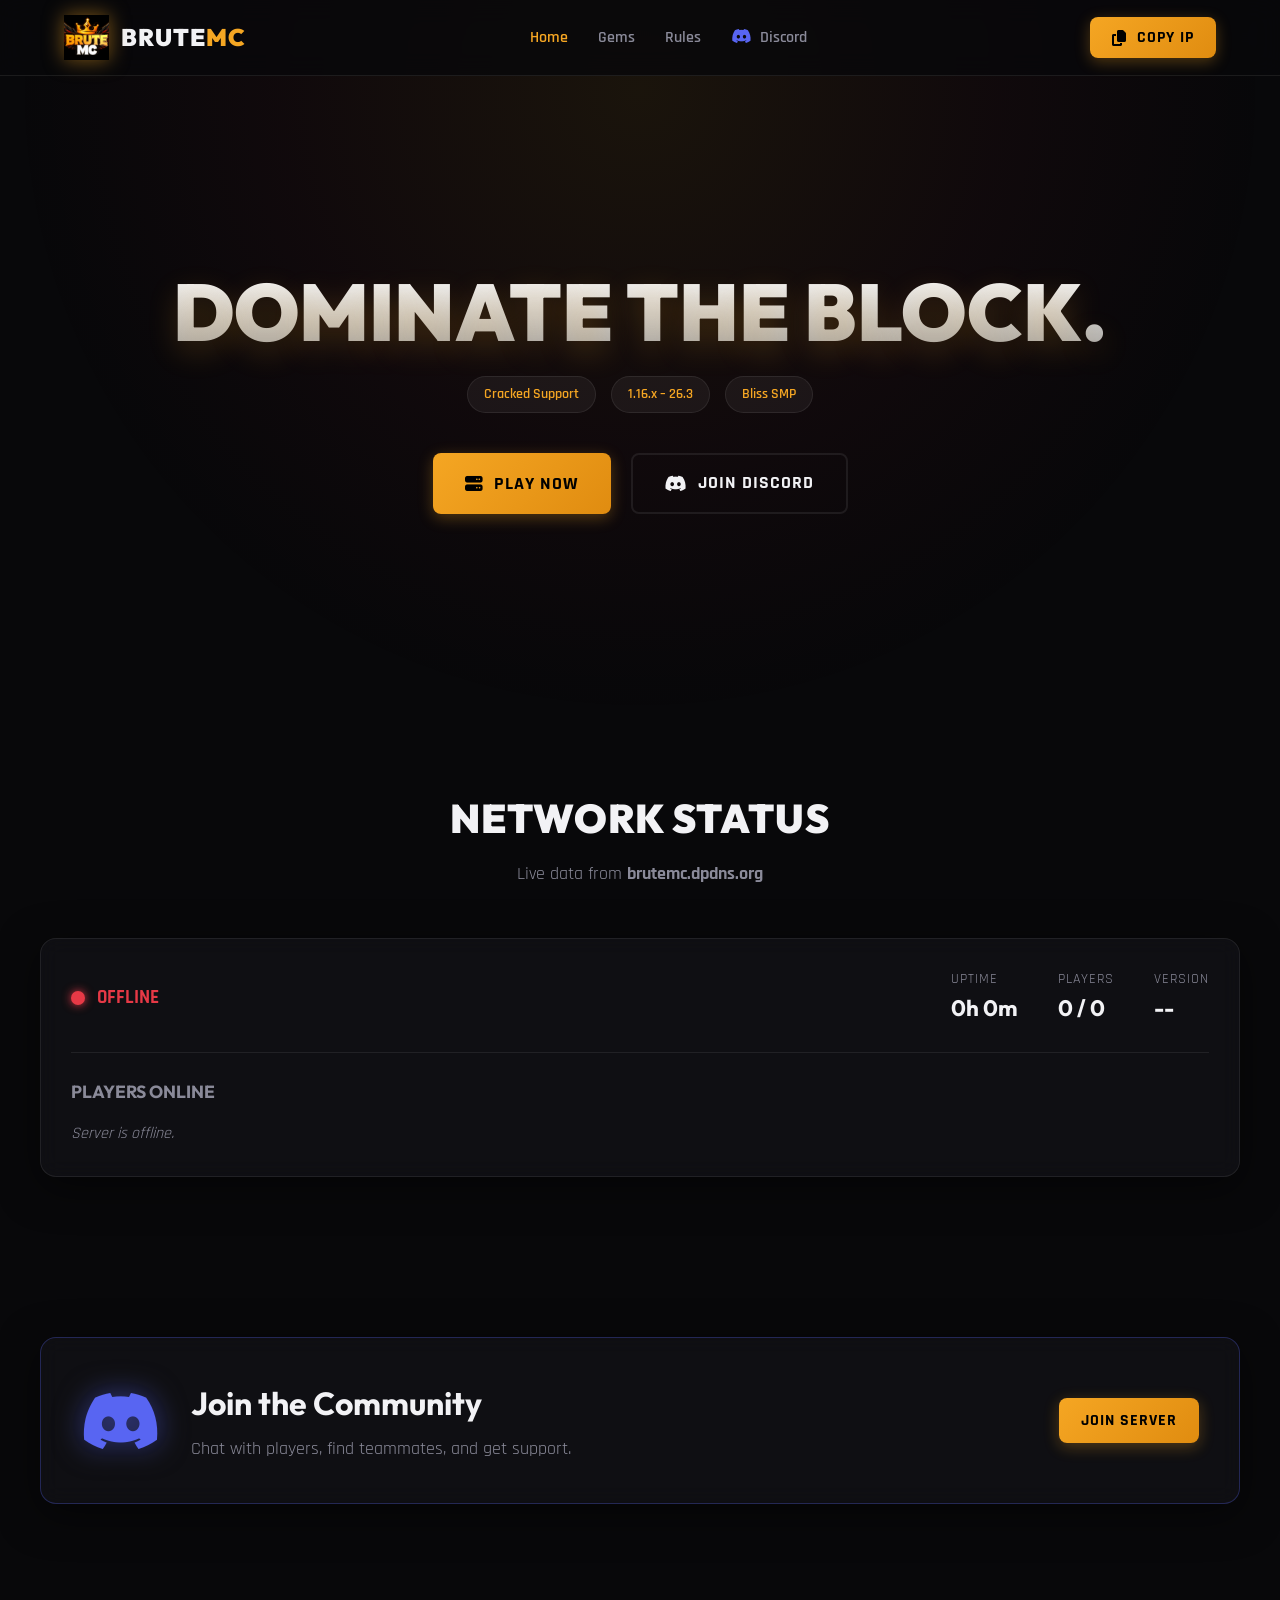
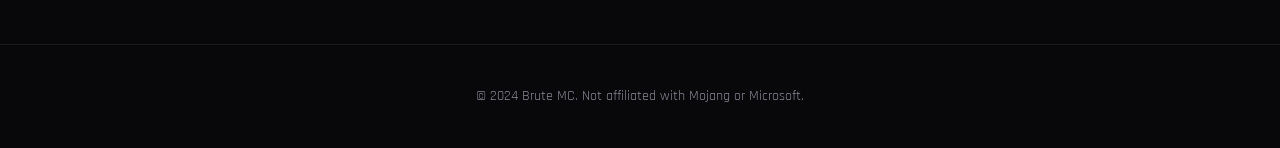
==== index.html @ 6ef45aeb "Add files via upload" ====
<!DOCTYPE html>
<html lang="en">
<head>
    <meta charset="UTF-8">
    <meta name="viewport" content="width=device-width, initial-scale=1.0">
    <title>Brute MC — Dominate the Block</title>
    <link rel="preconnect" href="https://fonts.googleapis.com">
    <link rel="preconnect" href="https://fonts.gstatic.com" crossorigin>
    <link href="https://fonts.googleapis.com/css2?family=Rajdhani:wght@400;500;600;700&family=Outfit:wght@400;700;900&display=swap" rel="stylesheet">
    <link rel="stylesheet" href="https://cdnjs.cloudflare.com/ajax/libs/font-awesome/6.4.0/css/all.min.css">
    <link rel="stylesheet" href="css/style.css">
</head>
<body>
    <!-- Ambient Background -->
    <div class="ambient-glow"></div>

    <!-- Navbar -->
    <nav class="navbar">
        <div class="nav-inner">
            <a href="index.html" class="brand">
                <!-- Place your GIF logo here -->
                <img src="assets/logo.gif" alt="Brute MC Logo" class="logo-gif">
                <span class="brand-text">BRUTE<span>MC</span></span>
            </a>
            <div class="nav-links">
                <a href="index.html" class="active">Home</a>
                <a href="gems.html">Gems</a>
                <a href="rules.html">Rules</a>
                <a href="https://discord.gg/Rszs4w3XYF" target="_blank" class="dc-link"><i class="fab fa-discord"></i> Discord</a>
            </div>
            <button class="btn btn-primary copy-ip-btn" data-ip="brutemc.dpdns.org">
                <i class="fas fa-copy"></i> Copy IP
            </button>
        </div>
    </nav>

    <!-- Hero Section -->
    <header class="hero">
        <div class="hero-content">
            <h1 class="hero-title">DOMINATE THE BLOCK.</h1>
            <div class="hero-badges">
                <span>Cracked Support</span>
                <span>1.16.x – 26.3</span>
                <span>Bliss SMP</span>
            </div>
            <div class="hero-cta">
                <button class="btn btn-large btn-primary copy-ip-btn" data-ip="brutemc.dpdns.org">
                    <i class="fas fa-server"></i> Play Now
                </button>
                <a href="https://discord.gg/Rszs4w3XYF" target="_blank" class="btn btn-large btn-secondary">
                    <i class="fab fa-discord"></i> Join Discord
                </a>
            </div>
        </div>
    </header>

    <!-- Network Status Section -->
    <section class="container section-padding reveal" id="status">
        <div class="section-header">
            <h2>Network Status</h2>
            <p>Live data from <strong>brutemc.dpdns.org</strong></p>
        </div>

        <div class="status-card glass-panel">
            <div class="status-top">
                <div class="status-indicator" id="server-status">
                    <span class="dot loading"></span>
                    <span class="status-text">Fetching...</span>
                </div>
                <div class="status-stats">
                    <div class="stat-item">
                        <span class="stat-label">Uptime</span>
                        <span class="stat-value" id="server-uptime">--h --m</span>
                    </div>
                    <div class="stat-item">
                        <span class="stat-label">Players</span>
                        <span class="stat-value"><span id="player-count">0</span> / <span id="player-max">100</span></span>
                    </div>
                    <div class="stat-item">
                        <span class="stat-label">Version</span>
                        <span class="stat-value" id="server-version">--</span>
                    </div>
                </div>
            </div>
            
            <div class="player-list-container">
                <h3>Players Online</h3>
                <div class="player-list" id="player-list">
                    <p class="empty-text">No players currently online.</p>
                </div>
            </div>
        </div>
    </section>

    <!-- Discord CTA -->
    <section class="container section-padding reveal">
        <div class="discord-card glass-panel">
            <i class="fab fa-discord dc-icon"></i>
            <div class="dc-text">
                <h2>Join the Community</h2>
                <p>Chat with players, find teammates, and get support.</p>
            </div>
            <a href="https://discord.gg/Rszs4w3XYF" target="_blank" class="btn btn-primary">Join Server</a>
        </div>
    </section>

    <!-- Footer -->
    <footer>
        <p>&copy; 2024 Brute MC. Not affiliated with Mojang or Microsoft.</p>
    </footer>

    <script src="js/script.js"></script>
</body>
</html>
---- css/style.css ----
:root {
    --bg: #08080a;
    --panel: rgba(20, 20, 25, 0.6);
    --panel-border: rgba(255, 255, 255, 0.08);
    --gold: #f5a623;
    --gold-hover: #ffca55;
    --red: #e63946;
    --text: #f2f2f5;
    --muted: #8a8a99;
    --green: #3ddc84;
}

* {
    margin: 0;
    padding: 0;
    box-sizing: border-box;
}

html {
    scroll-behavior: smooth;
}

body {
    font-family: 'Rajdhani', sans-serif;
    background-color: var(--bg);
    color: var(--text);
    overflow-x: hidden;
    line-height: 1.6;
}

/* Ambient Animated Background */
.ambient-glow {
    position: fixed;
    top: -20%;
    left: 50%;
    transform: translateX(-50%);
    width: 100vw;
    height: 100vh;
    background: radial-gradient(circle at 50% 30%, rgba(245, 166, 35, 0.08) 0%, rgba(230, 57, 70, 0.04) 40%, transparent 70%);
    z-index: -1;
    pointer-events: none;
    animation: pulseGlow 8s infinite alternate;
}

@keyframes pulseGlow {
    0% { opacity: 0.7; transform: translateX(-50%) scale(1); }
    100% { opacity: 1; transform: translateX(-50%) scale(1.05); }
}

/* Typography & Utilities */
h1, h2, h3 { font-family: 'Outfit', sans-serif; }
a { text-decoration: none; color: inherit; }
.container { max-width: 1200px; margin: 0 auto; padding: 0 24px; }
.section-padding { padding: 80px 0; }
.section-header { text-align: center; margin-bottom: 50px; }
.section-header h2 { font-size: 2.5rem; font-weight: 900; text-transform: uppercase; letter-spacing: 1px; }
.section-header p { color: var(--muted); font-size: 1.1rem; margin-top: 10px; }
.page-title { font-size: 3rem; font-weight: 900; color: var(--gold); text-transform: uppercase; }

/* Buttons */
.btn {
    display: inline-flex;
    align-items: center;
    justify-content: center;
    gap: 10px;
    padding: 10px 22px;
    font-family: 'Rajdhani', sans-serif;
    font-size: 1rem;
    font-weight: 700;
    border-radius: 8px;
    border: none;
    cursor: pointer;
    transition: all 0.3s cubic-bezier(0.25, 0.8, 0.25, 1);
    text-transform: uppercase;
    letter-spacing: 1px;
}

.btn-primary {
    background: linear-gradient(135deg, var(--gold), #e08c10);
    color: #000;
    box-shadow: 0 4px 15px rgba(245, 166, 35, 0.3);
}

.btn-primary:hover {
    transform: translateY(-2px);
    box-shadow: 0 6px 20px rgba(245, 166, 35, 0.5);
    background: linear-gradient(135deg, var(--gold-hover), var(--gold));
}

.btn-secondary {
    background: transparent;
    border: 2px solid var(--panel-border);
    color: var(--text);
}

.btn-secondary:hover {
    border-color: var(--gold);
    color: var(--gold);
}

.btn-large { padding: 14px 32px; font-size: 1.1rem; }

/* Navbar */
.navbar {
    position: sticky;
    top: 0;
    z-index: 100;
    background: rgba(8, 8, 10, 0.8);
    backdrop-filter: blur(12px);
    border-bottom: 1px solid var(--panel-border);
}

.nav-inner {
    max-width: 1200px;
    margin: 0 auto;
    padding: 15px 24px;
    display: flex;
    align-items: center;
    justify-content: space-between;
}

.brand { display: flex; align-items: center; gap: 12px; }
.logo-gif {
    height: 45px;
    width: 45px;
    object-fit: contain;
    filter: drop-shadow(0 0 10px rgba(245, 166, 35, 0.5));
    animation: float 3s ease-in-out infinite;
}

@keyframes float {
    0%, 100% { transform: translateY(0); }
    50% { transform: translateY(-4px); }
}

.brand-text { font-family: 'Outfit', sans-serif; font-size: 1.5rem; font-weight: 900; letter-spacing: 1px; }
.brand-text span { color: var(--gold); }

.nav-links { display: flex; gap: 30px; align-items: center; }
.nav-links a { font-weight: 600; font-size: 1rem; color: var(--muted); transition: color 0.2s; }
.nav-links a:hover, .nav-links a.active { color: var(--gold); }
.dc-link i { color: #5865F2; margin-right: 5px; }
.dc-link:hover i { color: #7289da; }

/* Hero Section */
.hero {
    min-height: 70vh;
    display: flex;
    align-items: center;
    justify-content: center;
    text-align: center;
    padding: 60px 20px;
}

.hero-title {
    font-size: 5rem;
    font-weight: 900;
    line-height: 1.1;
    margin-bottom: 20px;
    background: linear-gradient(180deg, #fff 0%, #a0a0a0 100%);
    -webkit-background-clip: text;
    -webkit-text-fill-color: transparent;
    text-shadow: 0 10px 30px rgba(245, 166, 35, 0.2);
}

.hero-badges { display: flex; gap: 15px; justify-content: center; margin-bottom: 40px; }
.hero-badges span {
    background: rgba(255,255,255,0.05);
    border: 1px solid var(--panel-border);
    padding: 6px 16px;
    border-radius: 20px;
    font-size: 0.9rem;
    font-weight: 600;
    color: var(--gold);
}

.hero-cta { display: flex; gap: 20px; justify-content: center; }

/* Glass Panel (Status Card) */
.glass-panel {
    background: var(--panel);
    border: 1px solid var(--panel-border);
    border-radius: 16px;
    padding: 30px;
    backdrop-filter: blur(10px);
    box-shadow: 0 10px 40px rgba(0,0,0,0.5);
}

.status-top {
    display: flex;
    justify-content: space-between;
    align-items: center;
    flex-wrap: wrap;
    gap: 20px;
    border-bottom: 1px solid var(--panel-border);
    padding-bottom: 25px;
    margin-bottom: 25px;
}

.status-indicator {
    display: flex;
    align-items: center;
    gap: 12px;
    font-size: 1.2rem;
    font-weight: 700;
    text-transform: uppercase;
}

.dot {
    width: 14px;
    height: 14px;
    border-radius: 50%;
    background: var(--muted);
}

.dot.online { background: var(--green); box-shadow: 0 0 10px var(--green); animation: pulseGreen 1.5s infinite; }
.dot.offline { background: var(--red); box-shadow: 0 0 10px var(--red); }
.dot.loading { background: var(--gold); animation: pulseGold 1s infinite; }

@keyframes pulseGreen { 0% { box-shadow: 0 0 0 0 rgba(61, 220, 132, 0.7); } 70% { box-shadow: 0 0 0 10px rgba(61, 220, 132, 0); } 100% { box-shadow: 0 0 0 0 rgba(61, 220, 132, 0); } }
@keyframes pulseGold { 0% { opacity: 1; } 50% { opacity: 0.5; } 100% { opacity: 1; } }

.status-stats { display: flex; gap: 40px; }
.stat-item { display: flex; flex-direction: column; }
.stat-label { font-size: 0.85rem; color: var(--muted); text-transform: uppercase; letter-spacing: 1px; }
.stat-value { font-size: 1.4rem; font-weight: 700; color: var(--text); font-family: 'Outfit', sans-serif; }

.player-list-container h3 { font-size: 1.1rem; margin-bottom: 15px; color: var(--muted); text-transform: uppercase; }
.player-list {
    display: flex;
    flex-wrap: wrap;
    gap: 12px;
    max-height: 150px;
    overflow-y: auto;
}

.player-tag {
    display: flex;
    align-items: center;
    gap: 8px;
    background: rgba(255,255,255,0.05);
    padding: 6px 12px;
    border-radius: 8px;
    font-size: 0.95rem;
    border: 1px solid transparent;
    transition: 0.2s;
}
.player-tag:hover { border-color: var(--gold); background: rgba(245, 166, 35, 0.1); }
.player-tag img { width: 24px; height: 24px; border-radius: 4px; }
.empty-text { color: var(--muted); font-style: italic; }

/* Discord CTA */
.discord-card {
    display: flex;
    align-items: center;
    gap: 30px;
    padding: 40px;
    border-color: rgba(88, 101, 242, 0.3);
}

.dc-icon { font-size: 4rem; color: #5865F2; filter: drop-shadow(0 0 15px rgba(88, 101, 242, 0.5)); }
.dc-text { flex: 1; }
.dc-text h2 { font-size: 2rem; margin-bottom: 5px; }
.dc-text p { color: var(--muted); font-size: 1.1rem; }

/* Gems Grid */
.gems-grid {
    display: grid;
    grid-template-columns: repeat(auto-fill, minmax(260px, 1fr));
    gap: 25px;
}

.gem-card {
    background: var(--panel);
    border: 1px solid var(--panel-border);
    border-radius: 16px;
    padding: 30px 20px;
    text-align: center;
    position: relative;
    overflow: hidden;
    transition: 0.3s cubic-bezier(0.175, 0.885, 0.32, 1.275);
}

.gem-card::before {
    content: '';
    position: absolute;
    top: 0; left: 0; width: 100%; height: 4px;
    background: var(--gem-color);
    opacity: 0.8;
}

.gem-card:hover {
    transform: translateY(-8px);
    box-shadow: 0 15px 30px rgba(0,0,0,0.6), 0 0 20px var(--gem-color);
    border-color: var(--gem-color);
}

.gem-icon {
    font-size: 3rem;
    color: var(--gem-color);
    margin-bottom: 15px;
    filter: drop-shadow(0 0 10px var(--gem-color));
    animation: float 4s ease-in-out infinite;
}

.gem-card h3 { font-size: 1.5rem; margin-bottom: 10px; }
.gem-desc { font-size: 0.95rem; color: var(--muted); font-style: italic; margin-bottom: 20px; }
.gem-feature {
    background: rgba(0,0,0,0.3);
    padding: 10px;
    border-radius: 8px;
    font-size: 0.9rem;
    color: #ddd;
}
.gem-feature strong { color: var(--gem-color); }

/* Rules Tabs */
.tabs-container {
    max-width: 800px;
    margin: 0 auto;
}

.tabs {
    display: flex;
    gap: 10px;
    margin-bottom: 20px;
    justify-content: center;
}

.tab-btn {
    background: var(--panel);
    border: 1px solid var(--panel-border);
    color: var(--muted);
    padding: 12px 30px;
    font-family: 'Rajdhani', sans-serif;
    font-size: 1.1rem;
    font-weight: 700;
    border-radius: 8px;
    cursor: pointer;
    transition: 0.3s;
}

.tab-btn.active, .tab-btn:hover {
    background: var(--gold);
    color: #000;
    border-color: var(--gold);
}

.tab-content { display: none; animation: fadeIn 0.4s ease forwards; }
.tab-content.active { display: block; }

@keyframes fadeIn {
    from { opacity: 0; transform: translateY(10px); }
    to { opacity: 1; transform: translateY(0); }
}

.rules-list {
    list-style: none;
    background: var(--panel);
    border: 1px solid var(--panel-border);
    border-radius: 16px;
    padding: 30px;
}

.rules-list li {
    padding: 15px 0;
    border-bottom: 1px solid var(--panel-border);
    font-size: 1.1rem;
    display: flex;
    align-items: flex-start;
    gap: 15px;
}

.rules-list li:last-child { border-bottom: none; }
.rules-list i { color: var(--gold); margin-top: 5px; font-size: 1.2rem; }

/* Footer */
footer {
    text-align: center;
    padding: 40px 20px;
    color: var(--muted);
    border-top: 1px solid var(--panel-border);
    margin-top: 60px;
    font-size: 0.9rem;
}

/* Scroll Animations */
.reveal {
    opacity: 0;
    transform: translateY(30px);
    transition: all 0.8s cubic-bezier(0.5, 0, 0, 1);
}
.reveal.active {
    opacity: 1;
    transform: translateY(0);
}

/* Toast Notification */
.toast {
    position: fixed;
    bottom: 30px;
    right: 30px;
    background: var(--green);
    color: #000;
    padding: 15px 25px;
    border-radius: 8px;
    font-weight: 700;
    font-family: 'Outfit', sans-serif;
    box-shadow: 0 10px 30px rgba(61, 220, 132, 0.4);
    transform: translateY(100px);
    opacity: 0;
    transition: 0.3s ease;
    z-index: 1000;
}
.toast.show { transform: translateY(0); opacity: 1; }

/* Responsive */
@media (max-width: 768px) {
    .hero-title { font-size: 3rem; }
    .nav-links { display: none; }
    .status-top { flex-direction: column; align-items: flex-start; }
    .status-stats { width: 100%; justify-content: space-between; gap: 10px; flex-wrap: wrap; }
    .discord-card { flex-direction: column; text-align: center; }
    .hero-cta { flex-direction: column; }
}
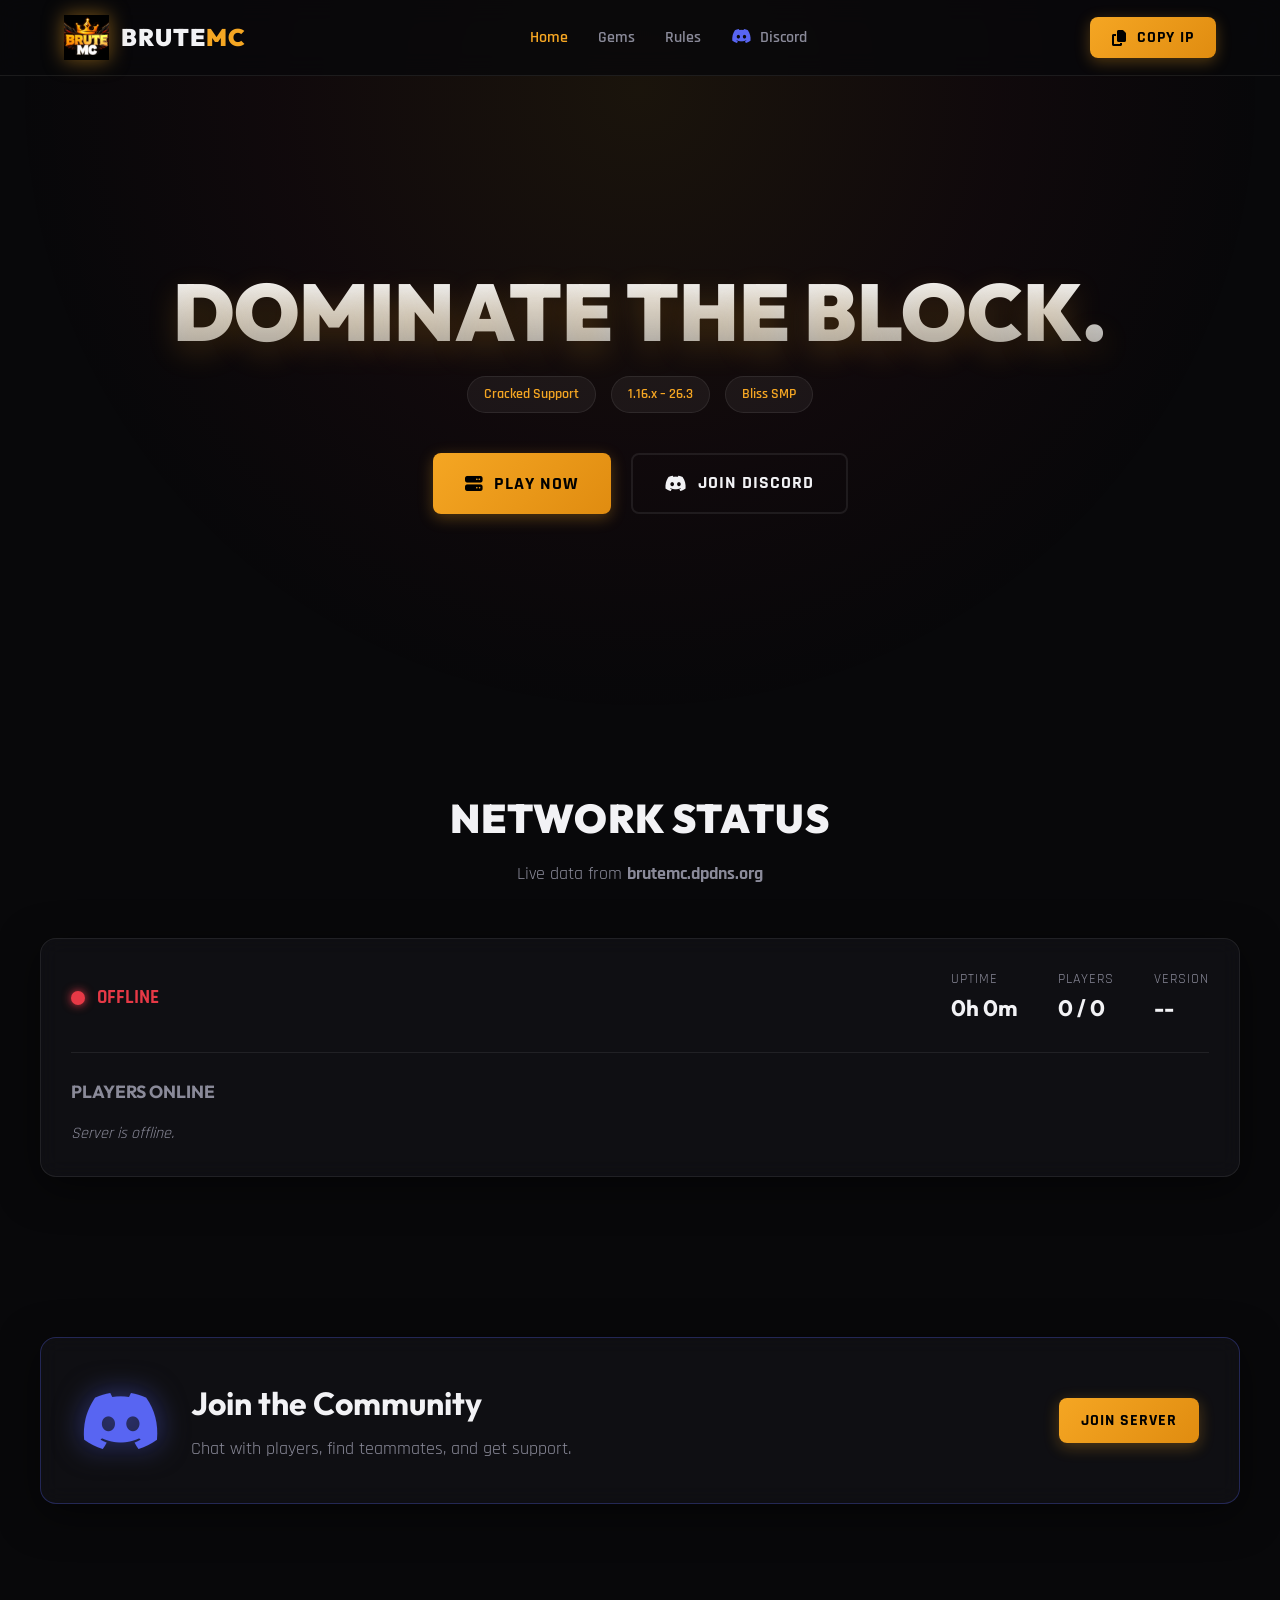
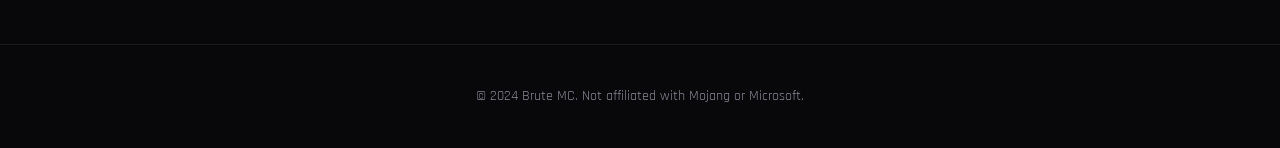
==== commit ccf18927: "Update index.html" ====
--- a/index.html
+++ b/index.html
@@ -8,7 +8,8 @@
     <link rel="preconnect" href="https://fonts.gstatic.com" crossorigin>
     <link href="https://fonts.googleapis.com/css2?family=Rajdhani:wght@400;500;600;700&family=Outfit:wght@400;700;900&display=swap" rel="stylesheet">
     <link rel="stylesheet" href="https://cdnjs.cloudflare.com/ajax/libs/font-awesome/6.4.0/css/all.min.css">
-    <link rel="stylesheet" href="css/style.css">
+    <!-- Added ?v=2 to force browser to load the new CSS -->
+    <link rel="stylesheet" href="css/style.css?v=2">
 </head>
 <body>
     <!-- Ambient Background -->
@@ -18,8 +19,7 @@
     <nav class="navbar">
         <div class="nav-inner">
             <a href="index.html" class="brand">
-                <!-- Place your GIF logo here -->
-                <img src="assets/logo.gif" alt="Brute MC Logo" class="logo-gif">
+                <img src="assets/logo.gif" alt="Brute MC Logo" class="logo-gif" onerror="this.src='https://via.placeholder.com/50/111/f5a623?text=B'">
                 <span class="brand-text">BRUTE<span>MC</span></span>
             </a>
             <div class="nav-links">
@@ -63,6 +63,7 @@
 
         <div class="status-card glass-panel">
             <div class="status-top">
+                <!-- Changed to match the ID expected by JS -->
                 <div class="status-indicator" id="server-status">
                     <span class="dot loading"></span>
                     <span class="status-text">Fetching...</span>
@@ -74,7 +75,7 @@
                     </div>
                     <div class="stat-item">
                         <span class="stat-label">Players</span>
-                        <span class="stat-value"><span id="player-count">0</span> / <span id="player-max">100</span></span>
+                        <span class="stat-value"><span id="player-count">0</span> / <span id="player-max">50</span></span>
                     </div>
                     <div class="stat-item">
                         <span class="stat-label">Version</span>
@@ -85,8 +86,9 @@
             
             <div class="player-list-container">
                 <h3>Players Online</h3>
+                <!-- Target this ID for the list -->
                 <div class="player-list" id="player-list">
-                    <p class="empty-text">No players currently online.</p>
+                    <p class="empty-text">Loading players...</p>
                 </div>
             </div>
         </div>
@@ -109,6 +111,7 @@
         <p>&copy; 2024 Brute MC. Not affiliated with Mojang or Microsoft.</p>
     </footer>
 
-    <script src="js/script.js"></script>
+    <!-- Added ?v=2 to force browser to load the new JS -->
+    <script src="js/script.js?v=2"></script>
 </body>
-</html>+</html>
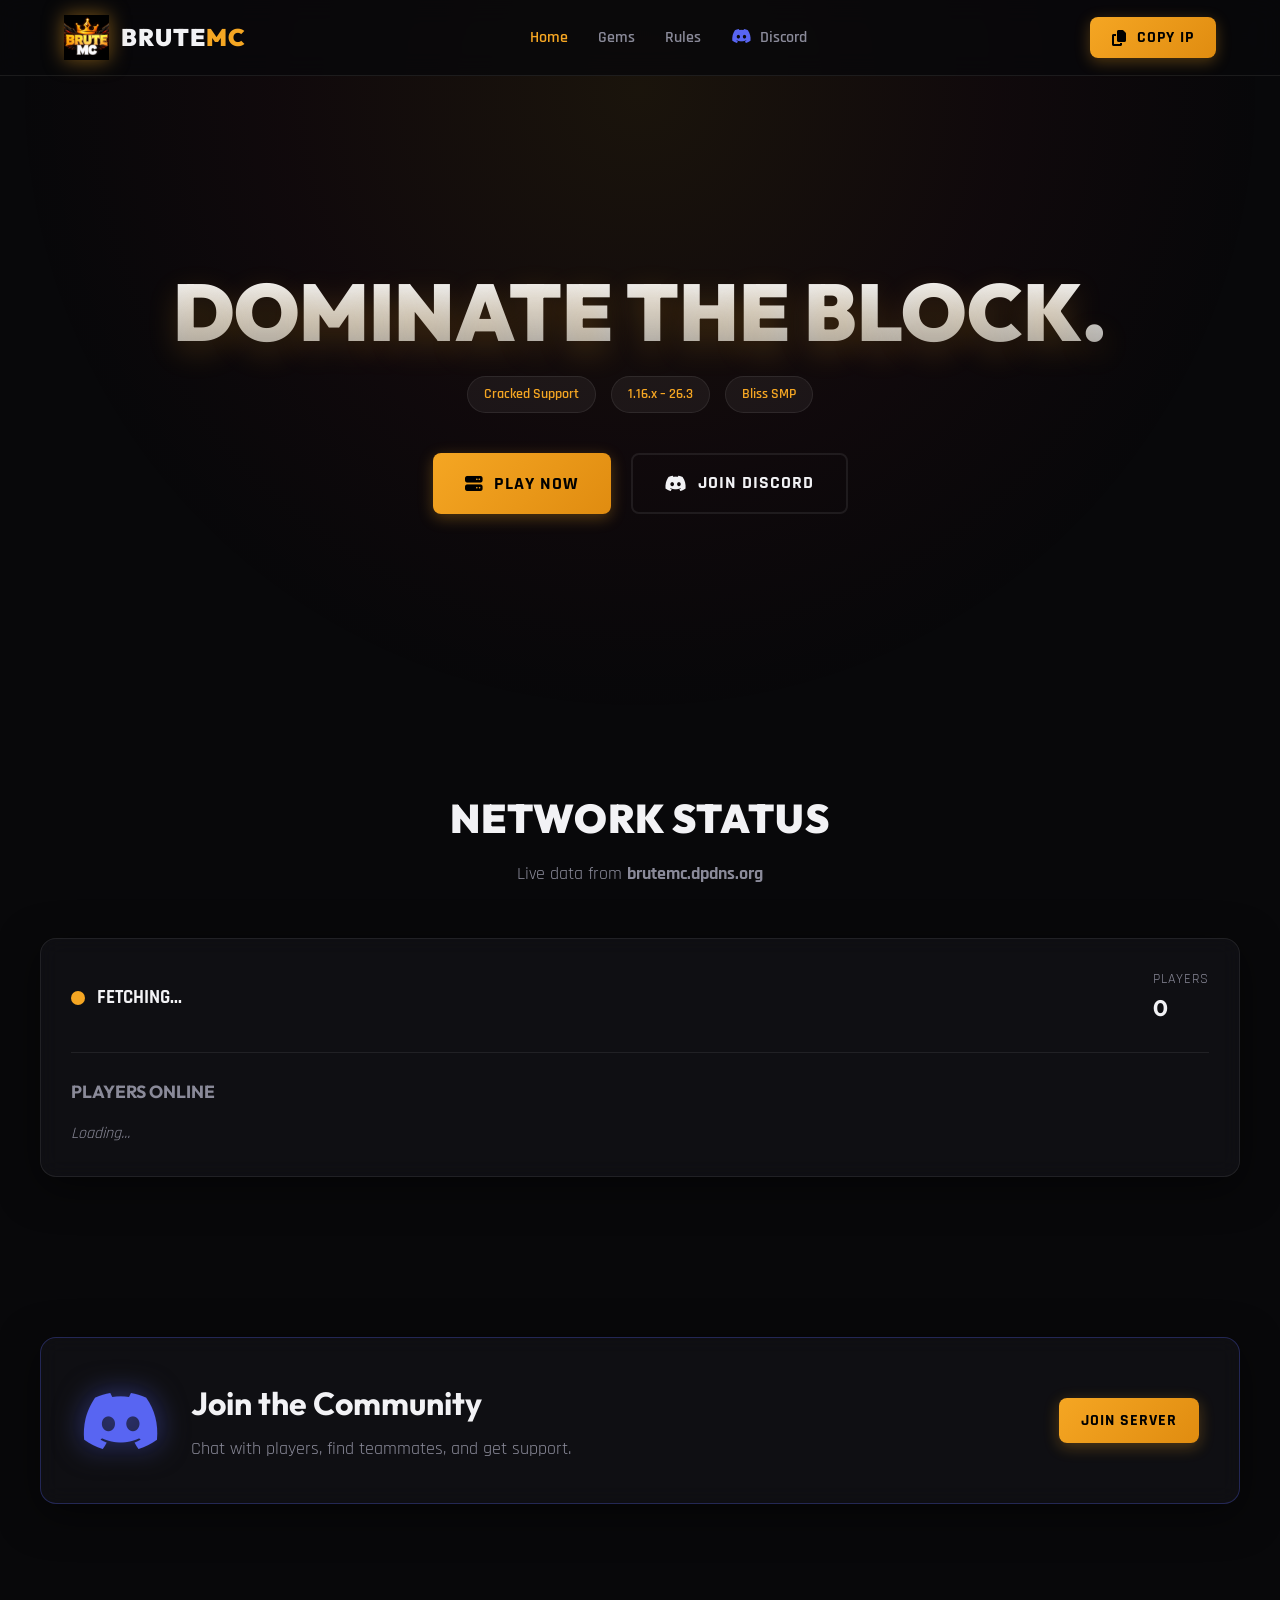
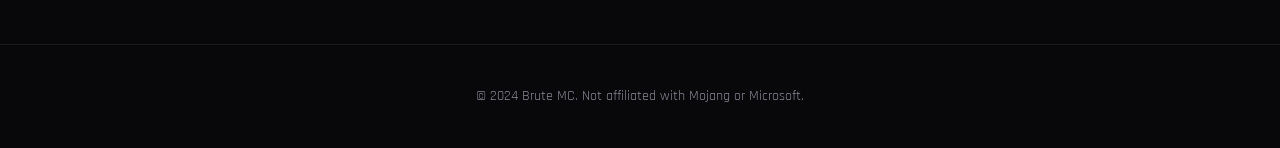
==== commit 118c40e7: "Update index.html" ====
--- a/index.html
+++ b/index.html
@@ -8,14 +8,11 @@
     <link rel="preconnect" href="https://fonts.gstatic.com" crossorigin>
     <link href="https://fonts.googleapis.com/css2?family=Rajdhani:wght@400;500;600;700&family=Outfit:wght@400;700;900&display=swap" rel="stylesheet">
     <link rel="stylesheet" href="https://cdnjs.cloudflare.com/ajax/libs/font-awesome/6.4.0/css/all.min.css">
-    <!-- Added ?v=2 to force browser to load the new CSS -->
-    <link rel="stylesheet" href="css/style.css?v=2">
+    <link rel="stylesheet" href="css/style.css">
 </head>
 <body>
-    <!-- Ambient Background -->
     <div class="ambient-glow"></div>
 
-    <!-- Navbar -->
     <nav class="navbar">
         <div class="nav-inner">
             <a href="index.html" class="brand">
@@ -34,7 +31,6 @@
         </div>
     </nav>
 
-    <!-- Hero Section -->
     <header class="hero">
         <div class="hero-content">
             <h1 class="hero-title">DOMINATE THE BLOCK.</h1>
@@ -54,7 +50,7 @@
         </div>
     </header>
 
-    <!-- Network Status Section -->
+    <!-- NETWORK STATUS SECTION -->
     <section class="container section-padding reveal" id="status">
         <div class="section-header">
             <h2>Network Status</h2>
@@ -63,38 +59,31 @@
 
         <div class="status-card glass-panel">
             <div class="status-top">
-                <!-- Changed to match the ID expected by JS -->
-                <div class="status-indicator" id="server-status">
+                <!-- Badge / Indicator -->
+                <div class="status-indicator" id="main-badge">
                     <span class="dot loading"></span>
                     <span class="status-text">Fetching...</span>
                 </div>
+                
+                <!-- Player Count -->
                 <div class="status-stats">
                     <div class="stat-item">
-                        <span class="stat-label">Uptime</span>
-                        <span class="stat-value" id="server-uptime">--h --m</span>
-                    </div>
-                    <div class="stat-item">
                         <span class="stat-label">Players</span>
-                        <span class="stat-value"><span id="player-count">0</span> / <span id="player-max">50</span></span>
-                    </div>
-                    <div class="stat-item">
-                        <span class="stat-label">Version</span>
-                        <span class="stat-value" id="server-version">--</span>
+                        <span class="stat-value"><span id="player-count">0</span></span>
                     </div>
                 </div>
             </div>
             
+            <!-- Player List -->
             <div class="player-list-container">
                 <h3>Players Online</h3>
-                <!-- Target this ID for the list -->
                 <div class="player-list" id="player-list">
-                    <p class="empty-text">Loading players...</p>
+                    <p class="empty-text">Loading...</p>
                 </div>
             </div>
         </div>
     </section>
 
-    <!-- Discord CTA -->
     <section class="container section-padding reveal">
         <div class="discord-card glass-panel">
             <i class="fab fa-discord dc-icon"></i>
@@ -106,12 +95,10 @@
         </div>
     </section>
 
-    <!-- Footer -->
     <footer>
         <p>&copy; 2024 Brute MC. Not affiliated with Mojang or Microsoft.</p>
     </footer>
 
-    <!-- Added ?v=2 to force browser to load the new JS -->
-    <script src="js/script.js?v=2"></script>
+    <script src="js/script.js"></script>
 </body>
 </html>
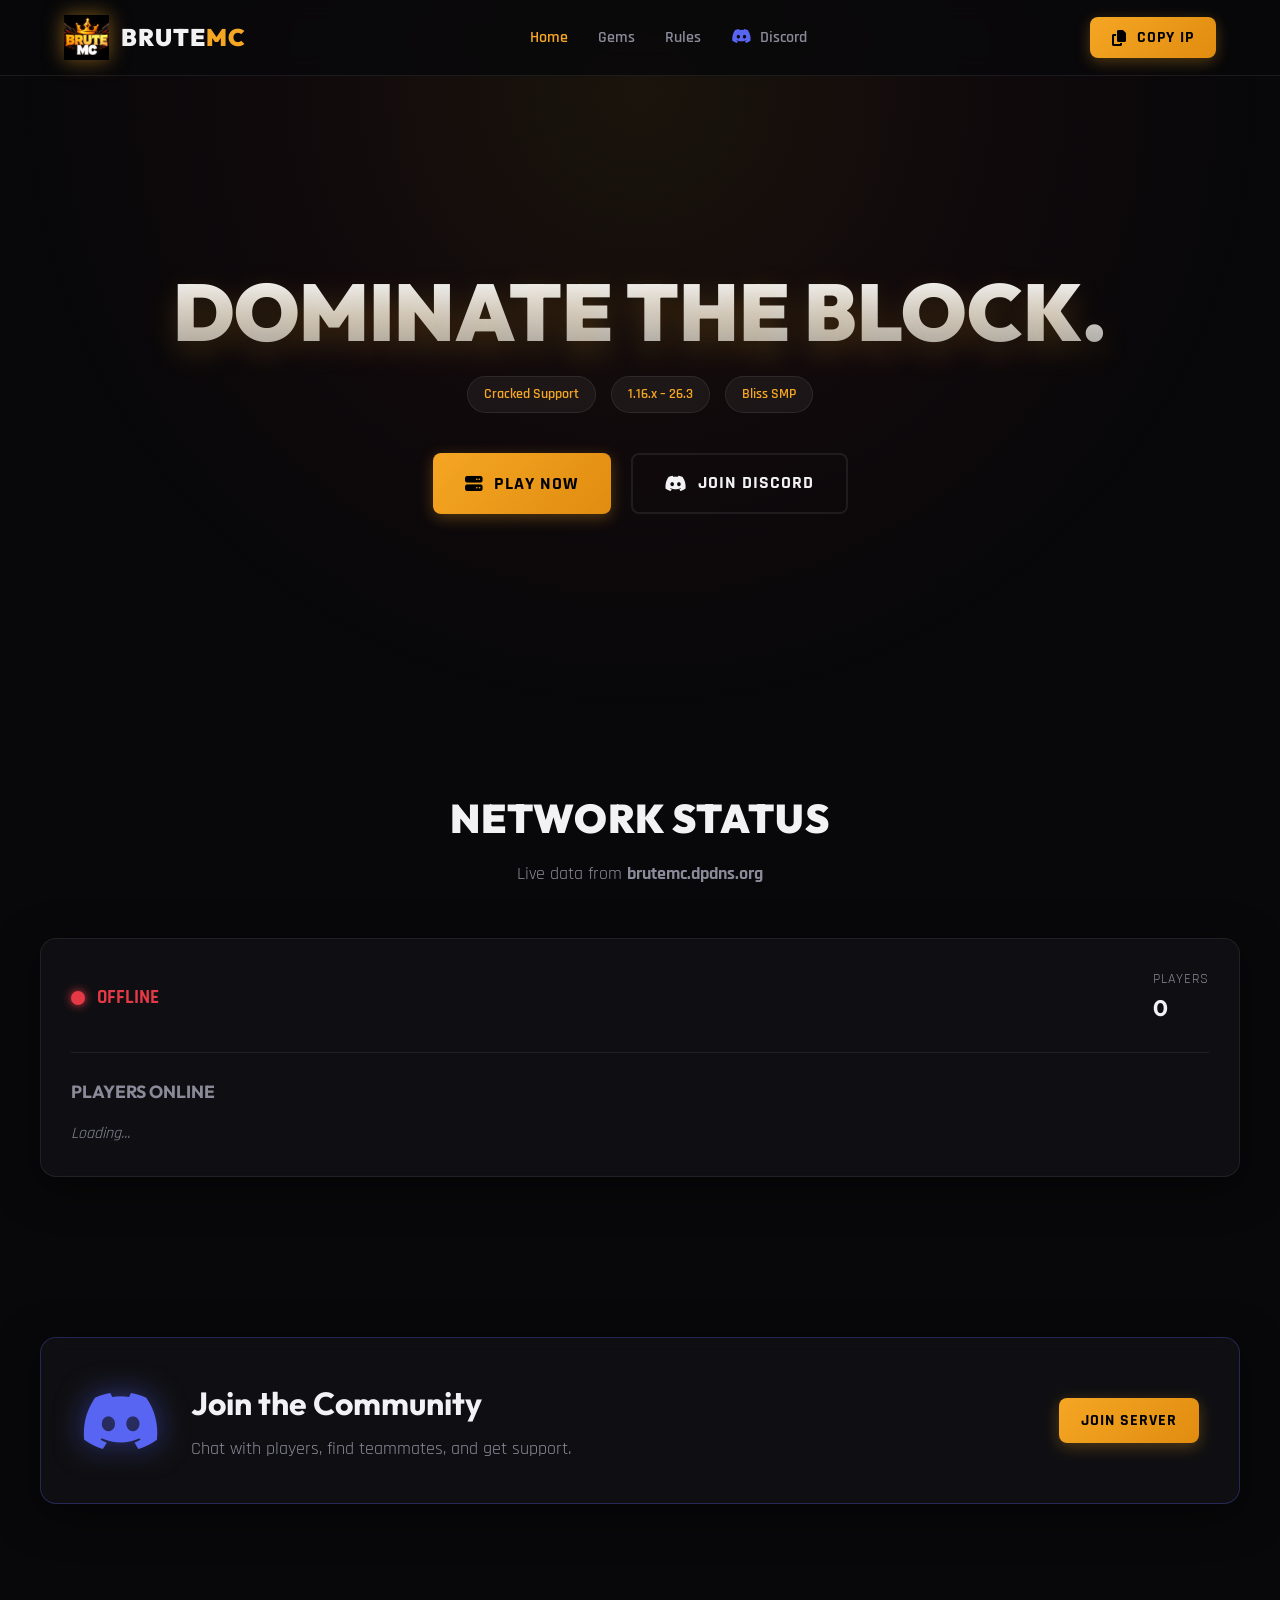
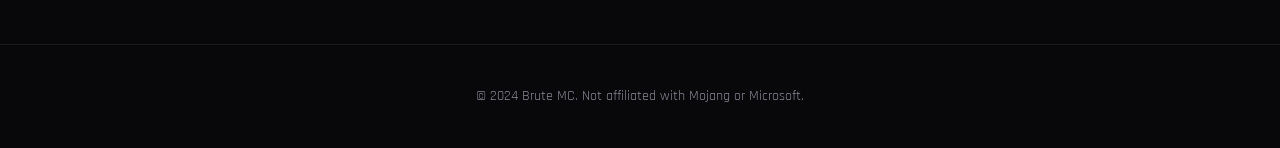
==== commit 8d1de37b: "Update index.html" ====
--- a/index.html
+++ b/index.html
@@ -25,6 +25,7 @@
                 <a href="rules.html">Rules</a>
                 <a href="https://discord.gg/Rszs4w3XYF" target="_blank" class="dc-link"><i class="fab fa-discord"></i> Discord</a>
             </div>
+            <!-- Note: The copy button still copies the public IP so players can join -->
             <button class="btn btn-primary copy-ip-btn" data-ip="brutemc.dpdns.org">
                 <i class="fas fa-copy"></i> Copy IP
             </button>
